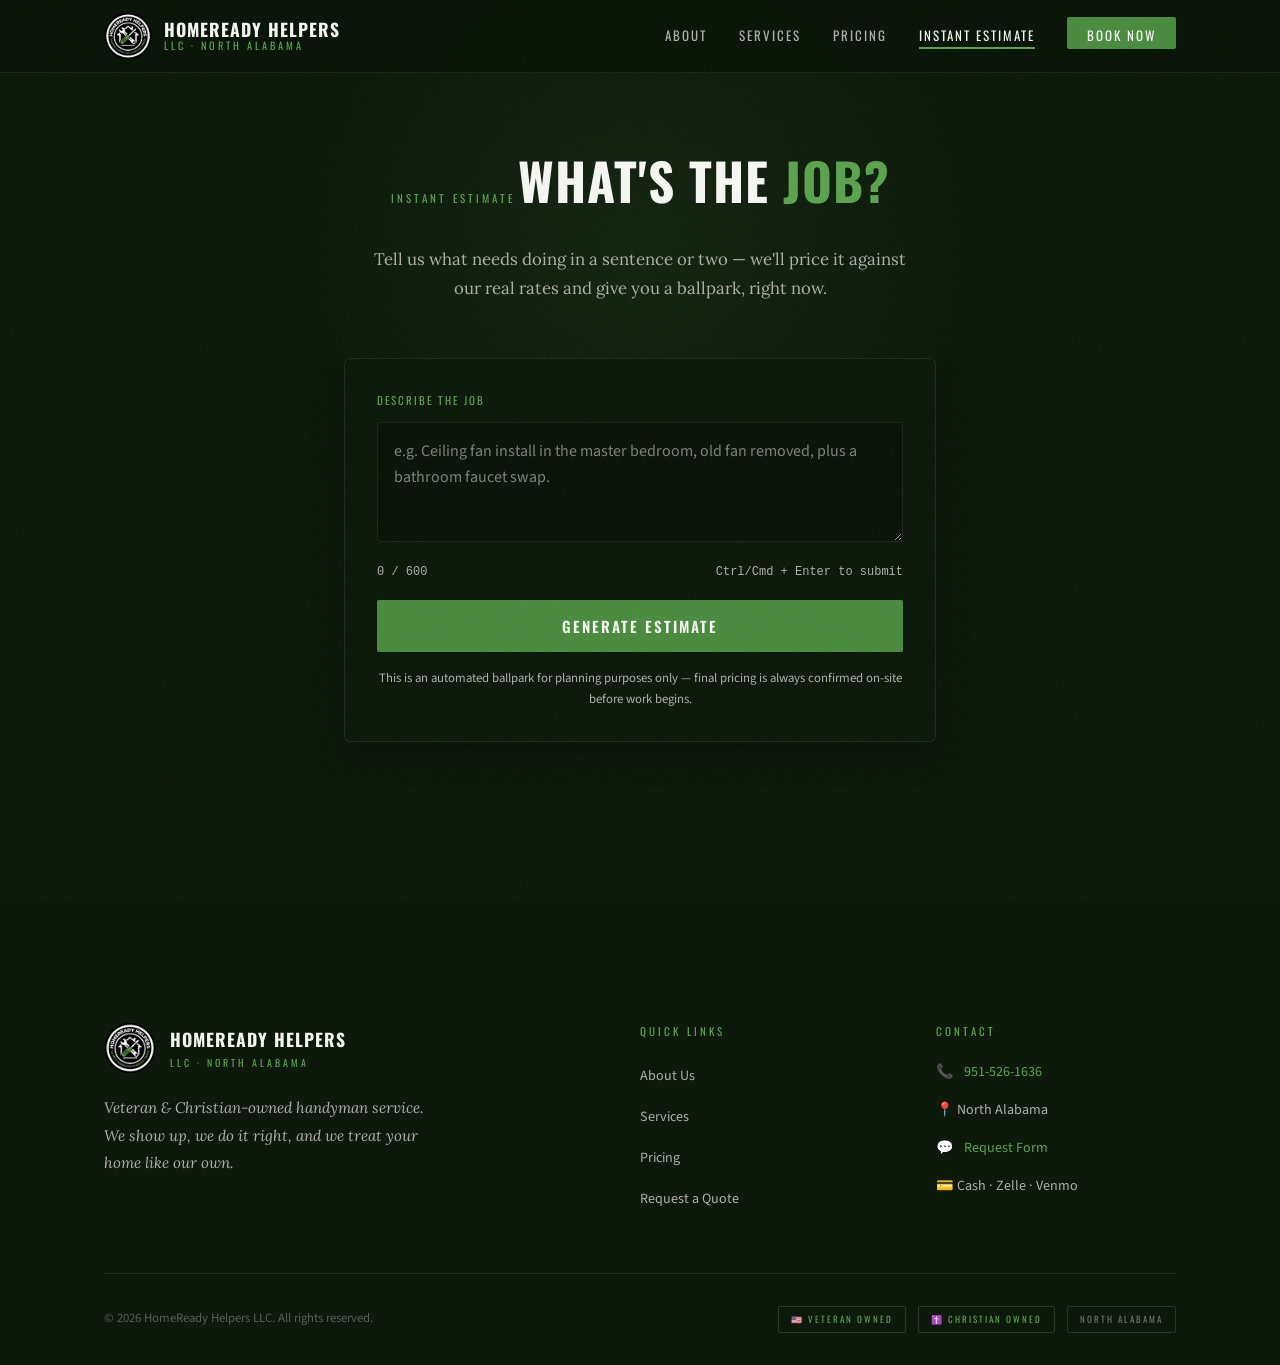
==== estimate.html @ f64c745a "Add Instant Estimate page wired to the quote-generator backend New estimate.html lets a visitor desc" ====
<!DOCTYPE html>
<html lang="en">
<head>
  <meta charset="UTF-8" />
  <meta name="viewport" content="width=device-width, initial-scale=1.0" />
  <title>Instant Estimate | HomeReady Helpers LLC</title>
  <meta name="description" content="Describe your handyman job and get an instant ballpark estimate from HomeReady Helpers LLC — veteran & Christian-owned, North Alabama." />
  <link rel="preconnect" href="https://fonts.googleapis.com" />
  <link rel="preconnect" href="https://fonts.gstatic.com" crossorigin />
  <link href="https://fonts.googleapis.com/css2?family=Oswald:wght@400;600;700&family=Lora:ital,wght@0,400;0,500;1,400&family=Source+Sans+3:wght@300;400;600&display=swap" rel="stylesheet" />
  <link rel="stylesheet" href="style.css" />
</head>
<body>

  <!-- ── SCROLL PROGRESS BAR ─────────────────────────────────── -->
  <div class="scroll-progress"></div>

  <!-- ── NAV ───────────────────────────────────────────────── -->
  <nav>
    <div class="container nav-inner">
      <a href="index.html#hero" class="nav-logo">
        <img src="IMG_2296.png" alt="HomeReady Helpers Logo" onerror="this.style.display='none'" />
        <div class="nav-logo-text">
          HomeReady Helpers
          <span>LLC · North Alabama</span>
        </div>
      </a>
      <ul class="nav-links">
        <li><a href="index.html#about">About</a></li>
        <li><a href="index.html#services">Services</a></li>
        <li><a href="index.html#pricing">Pricing</a></li>
        <li><a href="estimate.html" class="active-link">Instant Estimate</a></li>
        <li><a href="index.html#book" class="nav-cta">Book Now</a></li>
      </ul>
      <button class="nav-toggle" id="navToggle" onclick="toggleMenu()" aria-label="Toggle menu" aria-expanded="false" aria-controls="mobileMenu">
        <span></span><span></span><span></span>
      </button>
    </div>
  </nav>

  <!-- mobile menu -->
  <div class="mobile-menu" id="mobileMenu">
    <a href="index.html#about" onclick="closeMenu()">About</a>
    <a href="index.html#services" onclick="closeMenu()">Services</a>
    <a href="index.html#pricing" onclick="closeMenu()">Pricing</a>
    <a href="estimate.html" onclick="closeMenu()" style="color: var(--green-light);">Instant Estimate</a>
    <a href="index.html#book" onclick="closeMenu()">Book Now</a>
  </div>

  <!-- ── ESTIMATE HERO ───────────────────────────────────────── -->
  <section class="estimate-hero">
    <div class="container">
      <span class="tag">Instant Estimate</span>
      <h1 class="section-title">What's the <span>Job?</span></h1>
      <p class="section-intro">Tell us what needs doing in a sentence or two — we'll price it against our real rates and give you a ballpark, right now.</p>
    </div>
  </section>

  <!-- ── ESTIMATE FORM ───────────────────────────────────────── -->
  <section class="section" style="padding-top: 0;">
    <div class="container estimate-wrap">
      <div class="estimate-card">
        <label class="estimate-label" for="jobInput">Describe the job</label>
        <textarea
          id="jobInput"
          class="estimate-textarea"
          maxlength="600"
          placeholder="e.g. Ceiling fan install in the master bedroom, old fan removed, plus a bathroom faucet swap."
        ></textarea>
        <div class="estimate-meta-row">
          <span class="estimate-char-count" id="charCount">0 / 600</span>
          <span class="estimate-char-count">Ctrl/Cmd + Enter to submit</span>
        </div>
        <button class="btn btn-primary estimate-submit" id="estimateBtn" type="button">
          <span class="estimate-spinner"></span>
          <span class="estimate-submit-label">Generate Estimate</span>
        </button>
        <p class="estimate-disclaimer">
          This is an automated ballpark for planning purposes only — final pricing is always confirmed on-site before work begins.
        </p>

        <div class="estimate-error" id="estimateError"></div>
      </div>

      <!-- RESULT: in-scope quote -->
      <div class="estimate-result" id="estimateResult">
        <div class="estimate-result-card">
          <div class="estimate-result-head">
            <span class="estimate-badge">✓ Estimate Ready</span>
            <div class="estimate-job-title" id="rJobTitle"></div>
            <div class="estimate-pills">
              <div class="estimate-pill-price" id="rPrice"></div>
              <div class="estimate-pill-time" id="rTime"></div>
            </div>
          </div>
          <div class="estimate-result-body">
            <div id="rLineItems"></div>
            <div class="estimate-notes-box" id="rNotesBox" style="display:none">
              <span class="estimate-notes-label">Notes</span>
              <span id="rNotes"></span>
            </div>
            <div class="estimate-plan-box" id="rPlanBox" style="display:none">
              <span class="estimate-plan-label">💡 Might Be Worth a Plan</span>
              <span id="rPlan"></span>
            </div>
          </div>
          <div class="estimate-result-actions">
            <a href="tel:9515261636" class="btn btn-outline">Call to Confirm</a>
            <a href="https://forms.gle/g29sGJyyHtXctqeb6" target="_blank" class="btn btn-primary">Book This Job</a>
          </div>
        </div>
      </div>

      <!-- RESULT: out of scope -->
      <div class="estimate-result" id="estimateDecline">
        <div class="estimate-decline-card">
          <span class="estimate-badge">Outside What We Handle</span>
          <p class="estimate-decline-text" id="rDeclineReason"></p>
          <a href="tel:9515261636" class="btn btn-outline">Call 951-526-1636</a>
        </div>
      </div>
    </div>
  </section>

  <!-- ── FOOTER ─────────────────────────────────────────────── -->
  <footer>
    <div class="container">
      <div class="footer-grid">
        <div>
          <div class="footer-brand-logo">
            <img src="IMG_2296.png" alt="HomeReady Helpers Logo" onerror="this.style.display='none'" />
            <div class="footer-brand-name">
              HomeReady Helpers
              <span>LLC · North Alabama</span>
            </div>
          </div>
          <p class="footer-tagline">
            Veteran &amp; Christian-owned handyman service. We show up, we do it right,
            and we treat your home like our own.
          </p>
        </div>
        <div>
          <div class="footer-heading">Quick Links</div>
          <ul class="footer-links">
            <li><a href="index.html#about">About Us</a></li>
            <li><a href="index.html#services">Services</a></li>
            <li><a href="index.html#pricing">Pricing</a></li>
            <li><a href="https://forms.gle/g29sGJyyHtXctqeb6" target="_blank">Request a Quote</a></li>
          </ul>
        </div>
        <div>
          <div class="footer-heading">Contact</div>
          <div class="footer-contact-item">
            📞 <a href="tel:9515261636">951-526-1636</a>
          </div>
          <div class="footer-contact-item">
            📍 North Alabama
          </div>
          <div class="footer-contact-item">
            💬 <a href="https://forms.gle/g29sGJyyHtXctqeb6" target="_blank">Request Form</a>
          </div>
          <div class="footer-contact-item" style="margin-top: 8px;">
            💳 Cash · Zelle · Venmo
          </div>
        </div>
      </div>
      <div class="footer-bottom">
        <p class="footer-copy">© <span id="year">2025</span> HomeReady Helpers LLC. All rights reserved.</p>
        <div class="footer-badges">
          <span class="footer-badge green-badge">🇺🇸 Veteran Owned</span>
          <span class="footer-badge green-badge">✝️ Christian Owned</span>
          <span class="footer-badge">North Alabama</span>
        </div>
      </div>
    </div>
  </footer>

  <!-- ── MOBILE STICKY CTA BAR ──────────────────────────────── -->
  <div class="mobile-cta-bar">
    <a href="tel:9515261636" class="cta-call">📞 Call</a>
    <a href="https://forms.gle/g29sGJyyHtXctqeb6" target="_blank" class="cta-quote">Get a Quote</a>
  </div>

  <!-- ── BACK TO TOP ─────────────────────────────────────────── -->
  <button class="back-to-top" aria-label="Back to top">↑</button>

  <script src="script.js" defer></script>
  <script src="estimate.js" defer></script>
</body>
</html>
---- style.css ----
/* ── TOKENS ───────────────────────────────────────────── */
:root {
  --black:   #0d1a0b;
  --off-black: #0d1a0b;
  --green:   #4a8c3f;
  --green-light: #5ba34e;
  --green-dark:  #346b2a;
  --white:   #f5f5f2;
  --grey:    #b0afa9;
  --border:  rgba(255,255,255,0.08);
  --font-display: 'Oswald', sans-serif;
  --font-body:    'Source Sans 3', sans-serif;
  --font-accent:  'Lora', serif;
}

/* ── RESET ────────────────────────────────────────────── */
*, *::before, *::after { box-sizing: border-box; margin: 0; padding: 0; }

html {
  scroll-behavior: smooth;
}

body {
  background: var(--black);
  color: var(--white);
  font-family: var(--font-body);
  font-size: 17px;
  line-height: 1.7;
  overflow-x: hidden;
}
img { max-width: 100%; display: block; }
a { color: inherit; text-decoration: none; }

/* ── UTILITY ──────────────────────────────────────────── */
.container { max-width: 1120px; margin: 0 auto; padding: 0 24px; }
.section { padding: 96px 0; background: #0d1a0b; }
.section--dark { background: #0a1508; }
.section--green { background: var(--green-dark); }

/* Force ALL sections dark — belt and suspenders */
section, footer, nav { background-color: #0d1a0b; }
.tag {
  display: inline-block;
  font-family: var(--font-display);
  font-size: 11px;
  letter-spacing: 3px;
  text-transform: uppercase;
  color: var(--green-light);
  margin-bottom: 14px;
}
.section-title {
  font-family: var(--font-display);
  font-size: clamp(2rem, 5vw, 3.2rem);
  font-weight: 700;
  text-transform: uppercase;
  letter-spacing: 1px;
  line-height: 1.1;
  color: var(--white);
  position: relative;
  display: inline-block;
}
.section-title span { color: var(--green-light); }
.section-title::after {
  content: '';
  display: block;
  height: 3px;
  width: 56px;
  margin-top: 18px;
  background: var(--green);
  border-radius: 2px;
  transform: scaleX(0);
  transform-origin: left;
  transition: transform 0.6s cubic-bezier(.2,.8,.2,1) 0.15s;
}
.reveal.visible .section-title::after { transform: scaleX(1); }
.section-intro {
  font-family: var(--font-accent);
  font-size: 1.05rem;
  color: var(--grey);
  margin-top: 16px;
  max-width: 560px;
}
.btn {
  display: inline-block;
  position: relative;
  overflow: hidden;
  padding: 15px 36px;
  font-family: var(--font-display);
  font-size: 15px;
  font-weight: 600;
  letter-spacing: 2px;
  text-transform: uppercase;
  border-radius: 2px;
  cursor: pointer;
  transition: transform 0.25s ease, box-shadow 0.25s ease, background 0.25s ease, border-color 0.25s ease;
}
.btn-primary {
  background: var(--green);
  color: var(--white);
  border: 2px solid var(--green);
}
.btn-primary:hover {
  background: var(--green-light);
  border-color: var(--green-light);
  transform: translateY(-2px);
  box-shadow: 0 8px 24px rgba(74,140,63,0.35);
}
.btn-outline {
  background: transparent;
  color: var(--white);
  border: 2px solid var(--white);
}
.btn-outline:hover {
  background: #0d1a0b;
  color: var(--white);
  border-color: var(--white);
  transform: translateY(-2px);
}
.btn:active { transform: translateY(0) scale(0.97); }

/* button ripple */
.btn .ripple {
  position: absolute;
  border-radius: 50%;
  transform: scale(0);
  animation: ripple 0.6s ease-out;
  background: rgba(255,255,255,0.45);
  pointer-events: none;
}
@keyframes ripple {
  to { transform: scale(3); opacity: 0; }
}

/* ── NOISE TEXTURE OVERLAY ────────────────────────────── */
body::before {
  content: '';
  position: fixed;
  inset: 0;
  background-image: url("data:image/svg+xml,%3Csvg viewBox='0 0 256 256' xmlns='http://www.w3.org/2000/svg'%3E%3Cfilter id='noise'%3E%3CfeTurbulence type='fractalNoise' baseFrequency='0.9' numOctaves='4' stitchTiles='stitch'/%3E%3C/filter%3E%3Crect width='100%25' height='100%25' filter='url(%23noise)' opacity='1'/%3E%3C/svg%3E");
  opacity: 0.022;
  pointer-events: none;
  z-index: 9999;
}

/* ── SCROLL PROGRESS BAR ──────────────────────────────── */
.scroll-progress {
  position: fixed;
  top: 0; left: 0;
  height: 3px;
  width: 0%;
  background: linear-gradient(90deg, var(--green-dark), var(--green-light));
  z-index: 200;
  transition: width 0.1s linear;
}

/* ── NAV ──────────────────────────────────────────────── */
nav {
  position: fixed;
  top: 0; left: 0; right: 0;
  z-index: 100;
  background: rgba(10,22,8,0.97);
  backdrop-filter: blur(12px);
  border-bottom: 1px solid var(--border);
  transition: background 0.3s, box-shadow 0.3s;
}
nav.scrolled {
  box-shadow: 0 8px 24px rgba(0,0,0,0.25);
}
.nav-inner {
  display: flex;
  align-items: center;
  justify-content: space-between;
  height: 72px;
}
.nav-logo {
  display: flex;
  align-items: center;
  gap: 12px;
}
.nav-logo img {
  width: 48px;
  height: 48px;
  border-radius: 50%;
  transition: transform 0.4s ease;
}
.nav-logo:hover img {
  transform: rotate(18deg);
}
.nav-logo-text {
  font-family: var(--font-display);
  font-size: 1.1rem;
  font-weight: 700;
  letter-spacing: 1px;
  text-transform: uppercase;
  line-height: 1.2;
}
.nav-logo-text span { color: var(--green-light); display: block; font-size: 0.65rem; letter-spacing: 3px; font-weight: 400; }
.nav-links {
  display: flex;
  align-items: center;
  gap: 32px;
  list-style: none;
}
.nav-links a {
  position: relative;
  font-family: var(--font-display);
  font-size: 13px;
  letter-spacing: 2px;
  text-transform: uppercase;
  color: var(--grey);
  transition: color 0.2s;
  padding-bottom: 4px;
}
.nav-links a:not(.nav-cta)::after {
  content: '';
  position: absolute;
  left: 0; bottom: 0;
  width: 100%;
  height: 2px;
  background: var(--green-light);
  transform: scaleX(0);
  transform-origin: left;
  transition: transform 0.25s ease;
}
.nav-links a:not(.nav-cta):hover::after,
.nav-links a.active-link::after {
  transform: scaleX(1);
}
.nav-links a:hover { color: var(--white); }
.nav-links a.active-link { color: var(--white); }
.nav-cta {
  background: var(--green);
  color: var(--white) !important;
  padding: 8px 20px;
  border-radius: 2px;
  transition: background 0.2s !important;
}
.nav-cta:hover { background: var(--green-light) !important; color: var(--white) !important; }

/* hamburger */
.nav-toggle { display: none; flex-direction: column; gap: 5px; cursor: pointer; padding: 4px; background: none; border: none; }
.nav-toggle span { display: block; width: 24px; height: 2px; background: var(--white); transition: all 0.3s; }
.nav-toggle.open span:nth-child(1) { transform: translateY(7px) rotate(45deg); }
.nav-toggle.open span:nth-child(2) { opacity: 0; }
.nav-toggle.open span:nth-child(3) { transform: translateY(-7px) rotate(-45deg); }

/* mobile menu */
.mobile-menu {
  display: flex;
  flex-direction: column;
  gap: 20px;
  position: fixed;
  top: 72px; left: 0; right: 0;
  background: #0d1a0b;
  border-bottom: 1px solid var(--border);
  z-index: 99;
  padding: 24px;
  max-height: 0;
  overflow: hidden;
  opacity: 0;
  transition: max-height 0.35s ease, opacity 0.3s ease, padding 0.35s ease;
  padding-top: 0;
  padding-bottom: 0;
}
.mobile-menu.open {
  max-height: 400px;
  opacity: 1;
  padding-top: 24px;
  padding-bottom: 24px;
}
.mobile-menu a {
  font-family: var(--font-display);
  font-size: 18px;
  letter-spacing: 2px;
  text-transform: uppercase;
  color: var(--grey);
  padding: 8px 0;
  border-bottom: 1px solid var(--border);
}
.mobile-menu a:hover { color: var(--white); }

/* ── HERO ─────────────────────────────────────────────── */
#hero {
  min-height: 100vh;
  display: flex;
  align-items: center;
  position: relative;
  overflow: hidden;
  padding-top: 72px;
}
.hero-bg {
  position: absolute;
  inset: 0;
  background:
    radial-gradient(ellipse 60% 70% at var(--mx, 80%) var(--my, 50%), rgba(74,140,63,0.14) 0%, transparent 70%),
    radial-gradient(ellipse 40% 40% at 20% 80%, rgba(74,140,63,0.07) 0%, transparent 60%),
    var(--black);
  transition: background 0.6s ease-out;
}
/* diagonal stripe accent */
.hero-bg::after {
  content: '';
  position: absolute;
  top: 0; right: 0;
  width: 45%;
  height: 100%;
  background: repeating-linear-gradient(
    -55deg,
    transparent,
    transparent 40px,
    rgba(74,140,63,0.03) 40px,
    rgba(74,140,63,0.03) 41px
  );
}
.hero-inner {
  position: relative;
  z-index: 2;
  display: grid;
  grid-template-columns: 1fr 1fr;
  gap: 64px;
  align-items: center;
}
.hero-badge {
  display: inline-flex;
  align-items: center;
  gap: 8px;
  background: rgba(74,140,63,0.15);
  border: 1px solid rgba(74,140,63,0.3);
  padding: 6px 14px;
  border-radius: 2px;
  margin-bottom: 24px;
  animation: fadeUp 0.6s ease both;
}
.hero-badge-dot {
  width: 7px; height: 7px;
  background: var(--green-light);
  border-radius: 50%;
  animation: pulse 2s infinite;
}
@keyframes pulse {
  0%, 100% { opacity: 1; transform: scale(1); }
  50% { opacity: 0.5; transform: scale(1.4); }
}
.hero-badge span {
  font-family: var(--font-display);
  font-size: 11px;
  letter-spacing: 2.5px;
  text-transform: uppercase;
  color: var(--green-light);
}
.hero-title {
  font-family: var(--font-display);
  font-size: clamp(2.8rem, 6vw, 5rem);
  font-weight: 700;
  text-transform: uppercase;
  line-height: 1.0;
  letter-spacing: 1px;
  animation: fadeUp 0.7s ease 0.1s both;
}
.hero-title .accent { color: var(--green-light); display: block; }
.hero-sub {
  font-family: var(--font-accent);
  font-size: 1.15rem;
  font-style: italic;
  color: var(--grey);
  margin-top: 20px;
  line-height: 1.8;
  animation: fadeUp 0.7s ease 0.2s both;
}
.hero-badges {
  display: flex;
  gap: 12px;
  flex-wrap: wrap;
  margin-top: 28px;
  animation: fadeUp 0.7s ease 0.3s both;
}
.hero-pill {
  font-family: var(--font-display);
  font-size: 10px;
  letter-spacing: 2px;
  text-transform: uppercase;
  padding: 6px 14px;
  border: 1px solid var(--border);
  border-radius: 2px;
  color: var(--grey);
  transition: border-color 0.25s, color 0.25s, transform 0.25s;
}
.hero-pill:hover {
  border-color: rgba(74,140,63,0.5);
  color: var(--white);
  transform: translateY(-2px);
}
.hero-actions {
  display: flex;
  gap: 16px;
  margin-top: 36px;
  flex-wrap: wrap;
  animation: fadeUp 0.7s ease 0.4s both;
}
.hero-logo-wrap {
  display: flex;
  justify-content: center;
  align-items: center;
  animation: fadeIn 1s ease 0.3s both;
}
.hero-logo-ring {
  position: relative;
  width: 340px;
  height: 340px;
  will-change: transform;
}
.hero-logo-ring::before {
  content: '';
  position: absolute;
  inset: -20px;
  border-radius: 50%;
  border: 1px solid rgba(74,140,63,0.25);
  animation: spin 20s linear infinite;
}
.hero-logo-ring::after {
  content: '';
  position: absolute;
  inset: -40px;
  border-radius: 50%;
  border: 1px dashed rgba(74,140,63,0.12);
  animation: spin 35s linear infinite reverse;
}
@keyframes spin { to { transform: rotate(360deg); } }
.hero-logo-ring img {
  width: 100%;
  height: 100%;
  object-fit: cover;
  border-radius: 50%;
  filter: drop-shadow(0 0 40px rgba(74,140,63,0.25));
}

@keyframes fadeUp {
  from { opacity: 0; transform: translateY(24px); }
  to   { opacity: 1; transform: translateY(0); }
}
@keyframes fadeIn {
  from { opacity: 0; }
  to   { opacity: 1; }
}

.scroll-cue {
  position: absolute;
  bottom: 28px;
  left: 50%;
  transform: translateX(-50%);
  display: flex;
  flex-direction: column;
  align-items: center;
  gap: 8px;
  color: var(--grey);
  font-family: var(--font-display);
  font-size: 10px;
  letter-spacing: 2px;
  text-transform: uppercase;
  opacity: 0.7;
  animation: fadeIn 1s ease 1s both;
  z-index: 2;
}
.scroll-cue-line {
  width: 1px;
  height: 28px;
  background: linear-gradient(var(--green-light), transparent);
  animation: scrollcue 1.8s ease infinite;
}
@keyframes scrollcue {
  0% { transform: scaleY(0); transform-origin: top; }
  50% { transform: scaleY(1); transform-origin: top; }
  51% { transform: scaleY(1); transform-origin: bottom; }
  100% { transform: scaleY(0); transform-origin: bottom; }
}

/* ── TRUST BAR ────────────────────────────────────────── */
.trust-bar {
  background: #0d1a0b;
  padding: 18px 0;
  border-top: 1px solid rgba(255,255,255,0.08);
  border-bottom: 1px solid rgba(255,255,255,0.08);
}
.trust-bar-inner {
  display: flex;
  justify-content: center;
  align-items: center;
  gap: 48px;
  flex-wrap: wrap;
}
.trust-item {
  display: flex;
  align-items: center;
  gap: 10px;
  font-family: var(--font-display);
  font-size: 13px;
  letter-spacing: 1.5px;
  text-transform: uppercase;
  color: rgba(255,255,255,0.85);
  transition: color 0.2s, transform 0.2s;
}
.trust-item:hover { color: var(--green-light); transform: translateY(-2px); }
.trust-icon { font-size: 1.3rem; display: inline-block; transition: transform 0.3s; }
.trust-item:hover .trust-icon { transform: scale(1.2) rotate(-6deg); }

/* ── ABOUT ────────────────────────────────────────────── */
.about-grid {
  display: grid;
  grid-template-columns: 1fr 1fr;
  gap: 80px;
  align-items: center;
}
.about-img-wrap {
  position: relative;
}
.about-img-box {
  border: 1px solid var(--border);
  border-radius: 4px;
  padding: 48px;
  display: flex;
  justify-content: center;
  align-items: center;
  transition: border-color 0.3s;
}
.about-img-wrap:hover .about-img-box {
  border-color: rgba(74,140,63,0.4);
}
.about-img-box img {
  width: 260px;
  height: 260px;
  border-radius: 50%;
  object-fit: cover;
  filter: drop-shadow(0 0 30px rgba(74,140,63,0.2));
  transition: transform 0.5s ease;
}
.about-img-wrap:hover .about-img-box img {
  transform: scale(1.04) rotate(2deg);
}
.about-accent-box {
  position: absolute;
  bottom: -20px;
  right: -20px;
  background: var(--green);
  padding: 20px 28px;
  border-radius: 2px;
  font-family: var(--font-display);
  font-size: 13px;
  letter-spacing: 1px;
  text-transform: uppercase;
  text-align: center;
  box-shadow: 0 12px 32px rgba(0,0,0,0.35);
}
.about-accent-box strong { display: block; font-size: 2rem; line-height: 1; }
.about-text p {
  font-family: var(--font-accent);
  font-size: 1.05rem;
  color: var(--grey);
  margin-top: 20px;
  line-height: 1.9;
}
.about-values {
  display: grid;
  grid-template-columns: 1fr 1fr;
  gap: 16px;
  margin-top: 32px;
}
.about-value {
  background: #0d1a0b;
  border: 1px solid var(--border);
  padding: 16px 20px;
  border-left: 3px solid var(--green);
  border-radius: 2px;
  transition: transform 0.25s ease, background 0.25s ease;
}
.about-value:hover {
  transform: translateX(4px);
  background: rgba(74,140,63,0.06);
}
.about-value strong {
  font-family: var(--font-display);
  font-size: 13px;
  letter-spacing: 1px;
  text-transform: uppercase;
  color: var(--green-light);
  display: block;
  margin-bottom: 4px;
}
.about-value span {
  font-size: 0.88rem;
  color: var(--grey);
}

/* ── SERVICES ─────────────────────────────────────────── */
.services-header {
  display: flex;
  justify-content: space-between;
  align-items: flex-end;
  margin-bottom: 56px;
  flex-wrap: wrap;
  gap: 24px;
}
.services-grid {
  display: grid;
  grid-template-columns: repeat(3, 1fr);
  gap: 2px;
}
.service-card {
  background: #0d1a0b;
  padding: 36px 32px;
  border: 1px solid var(--border);
  position: relative;
  overflow: hidden;
  transition: transform 0.35s cubic-bezier(.2,.8,.2,1), background 0.3s;
  cursor: default;
}
.service-card::before {
  content: '';
  position: absolute;
  bottom: 0; left: 0;
  width: 100%; height: 3px;
  background: var(--green);
  transform: scaleX(0);
  transform-origin: left;
  transition: transform 0.35s ease;
}
.service-card:hover { background: rgba(74,140,63,0.05); transform: translateY(-6px); }
.service-card:hover::before { transform: scaleX(1); }
.service-icon {
  font-size: 2rem;
  margin-bottom: 16px;
  display: inline-block;
  transition: transform 0.4s cubic-bezier(.2,.8,.2,1);
}
.service-card:hover .service-icon {
  transform: scale(1.25) rotate(-8deg);
}
.service-name {
  font-family: var(--font-display);
  font-size: 1.1rem;
  font-weight: 600;
  text-transform: uppercase;
  letter-spacing: 1px;
  color: var(--white);
  margin-bottom: 8px;
}
.service-desc {
  font-size: 0.88rem;
  color: var(--grey);
  line-height: 1.7;
}
.service-price {
  margin-top: 16px;
  font-family: var(--font-display);
  font-size: 0.88rem;
  color: var(--green-light);
  letter-spacing: 1px;
}

/* ── PRICING ──────────────────────────────────────────── */
.pricing-intro {
  text-align: center;
  margin-bottom: 56px;
}
.pricing-intro .section-intro { margin: 16px auto 0; }
.pricing-tabs {
  display: flex;
  justify-content: center;
  gap: 4px;
  margin-bottom: 40px;
  flex-wrap: wrap;
}
.pricing-tab {
  font-family: var(--font-display);
  font-size: 12px;
  letter-spacing: 2px;
  text-transform: uppercase;
  padding: 10px 24px;
  background: #0d1a0b;
  border: 1px solid var(--border);
  border-radius: 2px;
  cursor: pointer;
  color: var(--grey);
  transition: all 0.2s;
}
.pricing-tab.active, .pricing-tab:hover {
  background: var(--green);
  border-color: var(--green);
  color: var(--white);
}
.pricing-panel { display: none; }
.pricing-panel.active { display: block; animation: fadeUp 0.4s ease both; }
.pricing-table {
  width: 100%;
  border-collapse: collapse;
}
.pricing-table th {
  font-family: var(--font-display);
  font-size: 12px;
  letter-spacing: 2px;
  text-transform: uppercase;
  color: var(--green-light);
  padding: 14px 20px;
  text-align: left;
  border-bottom: 1px solid var(--border);
}
.pricing-table td {
  padding: 16px 20px;
  border-bottom: 1px solid rgba(255,255,255,0.04);
  font-size: 0.92rem;
  color: var(--grey);
  transition: background 0.2s;
}
.pricing-table tr:last-child td { border-bottom: none; }
.pricing-table tr:hover td { background: rgba(255,255,255,0.03); }
.pricing-table td:first-child { color: var(--white); font-weight: 500; }
.pricing-note {
  margin-top: 24px;
  padding: 16px 20px;
  background: rgba(74,140,63,0.1);
  border: 1px solid rgba(74,140,63,0.2);
  border-radius: 2px;
  font-size: 0.88rem;
  color: var(--grey);
  font-family: var(--font-accent);
  font-style: italic;
}
.plan-cards {
  display: grid;
  grid-template-columns: repeat(3, 1fr);
  gap: 20px;
}
.plan-card {
  background: #0d1a0b;
  border: 1px solid var(--border);
  border-radius: 4px;
  padding: 36px 28px;
  text-align: center;
  transition: transform 0.3s, box-shadow 0.3s;
  position: relative;
}
.plan-card:hover { transform: translateY(-6px); box-shadow: 0 20px 40px rgba(0,0,0,0.3); }
.plan-card.featured {
  border-color: var(--green);
  background: rgba(74,140,63,0.08);
}
.plan-card.featured::before {
  content: 'MOST POPULAR';
  position: absolute;
  top: -12px; left: 50%; transform: translateX(-50%);
  background: var(--green);
  font-family: var(--font-display);
  font-size: 10px;
  letter-spacing: 2px;
  padding: 4px 14px;
  border-radius: 2px;
  white-space: nowrap;
}
.plan-name {
  font-family: var(--font-display);
  font-size: 1rem;
  letter-spacing: 2px;
  text-transform: uppercase;
  color: var(--green-light);
  margin-bottom: 16px;
}
.plan-price {
  font-family: var(--font-display);
  font-size: 3rem;
  font-weight: 700;
  line-height: 1;
  color: var(--white);
}
.plan-price sup { font-size: 1.2rem; vertical-align: top; margin-top: 10px; }
.plan-price sub { font-size: 1rem; font-weight: 400; color: var(--grey); }
.plan-features {
  list-style: none;
  margin-top: 28px;
  text-align: left;
}
.plan-features li {
  font-size: 0.88rem;
  color: var(--grey);
  padding: 8px 0;
  border-bottom: 1px solid rgba(255,255,255,0.04);
  display: flex;
  align-items: center;
  gap: 8px;
}
.plan-features li::before { content: '✓'; color: var(--green-light); font-weight: 700; }

/* ── BOOKING CTA ──────────────────────────────────────── */
#book {
  background: #0d1a0b !important;
  position: relative;
  overflow: hidden;
  text-align: center;
}
#book::before {
  content: '';
  position: absolute;
  top: -50%; right: -20%;
  width: 600px; height: 600px;
  background: radial-gradient(circle, rgba(74,140,63,0.1) 0%, transparent 70%);
  pointer-events: none;
  animation: driftGlow 12s ease-in-out infinite;
}
@keyframes driftGlow {
  0%, 100% { transform: translate(0, 0); }
  50% { transform: translate(-30px, 30px); }
}
.book-inner { position: relative; z-index: 2; max-width: 680px; margin: 0 auto; }
.book-quote {
  font-family: var(--font-accent);
  font-size: 1.3rem;
  font-style: italic;
  color: var(--grey);
  margin: 20px 0 36px;
  line-height: 1.9;
}
.book-actions {
  display: flex;
  gap: 16px;
  justify-content: center;
  flex-wrap: wrap;
}
.book-phone {
  display: flex;
  align-items: center;
  gap: 10px;
  margin-top: 28px;
  justify-content: center;
  font-family: var(--font-display);
  font-size: 1.5rem;
  letter-spacing: 1px;
  color: var(--white);
}
.book-phone a { color: var(--green-light); }
.book-phone a:hover { color: var(--white); }
.payment-note {
  margin-top: 20px;
  font-size: 0.82rem;
  color: var(--grey);
  letter-spacing: 0.5px;
}

/* ── TESTIMONIALS / WHY US ────────────────────────────── */
.why-grid {
  display: grid;
  grid-template-columns: repeat(4, 1fr);
  gap: 24px;
  margin-top: 56px;
}
.why-card {
  text-align: center;
  padding: 36px 20px;
  background: #0d1a0b;
  border: 1px solid var(--border);
  border-radius: 4px;
  transition: transform 0.3s, border-color 0.3s;
}
.why-card:hover { transform: translateY(-6px); border-color: rgba(74,140,63,0.35); }
.why-icon { font-size: 2.5rem; margin-bottom: 16px; transition: transform 0.4s; }
.why-card:hover .why-icon { transform: scale(1.15); }
.why-title {
  font-family: var(--font-display);
  font-size: 1rem;
  font-weight: 600;
  text-transform: uppercase;
  letter-spacing: 1px;
  color: var(--white);
  margin-bottom: 10px;
}
.why-desc { font-size: 0.88rem; color: var(--grey); line-height: 1.7; }

/* ── FOOTER ───────────────────────────────────────────── */
footer {
  background: var(--black);
  padding: 64px 0 32px;
}
.footer-grid {
  display: grid;
  grid-template-columns: 2fr 1fr 1fr;
  gap: 56px;
  padding-bottom: 48px;
  border-bottom: 1px solid var(--border);
}
.footer-brand-logo {
  display: flex;
  align-items: center;
  gap: 14px;
  margin-bottom: 20px;
}
.footer-brand-logo img {
  width: 52px;
  height: 52px;
  border-radius: 50%;
}
.footer-brand-name {
  font-family: var(--font-display);
  font-size: 1.1rem;
  font-weight: 700;
  text-transform: uppercase;
  letter-spacing: 1px;
}
.footer-brand-name span {
  display: block;
  font-size: 0.62rem;
  letter-spacing: 3px;
  color: var(--green-light);
  font-weight: 400;
}
.footer-tagline {
  font-family: var(--font-accent);
  font-style: italic;
  font-size: 0.95rem;
  color: var(--grey);
  line-height: 1.8;
  max-width: 320px;
}
.footer-heading {
  font-family: var(--font-display);
  font-size: 11px;
  letter-spacing: 3px;
  text-transform: uppercase;
  color: var(--green-light);
  margin-bottom: 20px;
}
.footer-links { list-style: none; }
.footer-links li { margin-bottom: 12px; }
.footer-links a {
  font-size: 0.88rem;
  color: var(--grey);
  transition: color 0.2s;
}
.footer-links a:hover { color: var(--white); }
.footer-contact-item {
  display: flex;
  align-items: flex-start;
  gap: 10px;
  margin-bottom: 14px;
  font-size: 0.88rem;
  color: var(--grey);
}
.footer-contact-item a { color: var(--green-light); }
.footer-contact-item a:hover { color: var(--white); }
.footer-bottom {
  display: flex;
  justify-content: space-between;
  align-items: center;
  padding-top: 32px;
  flex-wrap: wrap;
  gap: 16px;
}
.footer-copy {
  font-size: 0.8rem;
  color: rgba(255,255,255,0.3);
}
.footer-badges {
  display: flex;
  gap: 12px;
  flex-wrap: wrap;
}
.footer-badge {
  font-family: var(--font-display);
  font-size: 9px;
  letter-spacing: 2px;
  text-transform: uppercase;
  padding: 5px 12px;
  border: 1px solid rgba(255,255,255,0.12);
  border-radius: 2px;
  color: rgba(255,255,255,0.4);
}
.footer-badge.green-badge {
  border-color: rgba(74,140,63,0.35);
  color: var(--green-light);
}

/* ── MOBILE STICKY CTA BAR ─────────────────────────────── */
.mobile-cta-bar {
  display: none;
  position: fixed;
  left: 0; right: 0; bottom: 0;
  z-index: 90;
  background: rgba(10,22,8,0.98);
  backdrop-filter: blur(12px);
  border-top: 1px solid var(--border);
  padding: 10px 14px;
  padding-bottom: calc(10px + env(safe-area-inset-bottom));
  gap: 10px;
}
.mobile-cta-bar a {
  flex: 1;
  text-align: center;
  padding: 13px 10px;
  font-family: var(--font-display);
  font-size: 12px;
  letter-spacing: 1.5px;
  text-transform: uppercase;
  border-radius: 4px;
}
.mobile-cta-bar .cta-call {
  background: transparent;
  border: 1.5px solid var(--white);
  color: var(--white);
}
.mobile-cta-bar .cta-quote {
  background: var(--green);
  color: var(--white);
}

/* ── BACK TO TOP ──────────────────────────────────────── */
.back-to-top {
  position: fixed;
  right: 20px;
  bottom: 20px;
  width: 44px;
  height: 44px;
  border-radius: 50%;
  background: var(--green);
  color: var(--white);
  border: none;
  display: flex;
  align-items: center;
  justify-content: center;
  font-size: 18px;
  cursor: pointer;
  opacity: 0;
  visibility: hidden;
  transform: translateY(10px);
  transition: opacity 0.25s, transform 0.25s, visibility 0.25s, background 0.2s;
  z-index: 90;
  box-shadow: 0 8px 20px rgba(0,0,0,0.3);
}
.back-to-top.show {
  opacity: 1;
  visibility: visible;
  transform: translateY(0);
}
.back-to-top:hover { background: var(--green-light); }

/* ── SCROLL ANIMATIONS ────────────────────────────────── */
.reveal {
  opacity: 0;
  transform: translateY(32px);
  transition: opacity 0.7s ease, transform 0.7s ease;
}
.reveal.visible {
  opacity: 1;
  transform: translateY(0);
}
.stagger.visible > * {
  animation: fadeUp 0.6s ease both;
}
.stagger.visible > *:nth-child(1) { animation-delay: 0.03s; }
.stagger.visible > *:nth-child(2) { animation-delay: 0.09s; }
.stagger.visible > *:nth-child(3) { animation-delay: 0.15s; }
.stagger.visible > *:nth-child(4) { animation-delay: 0.21s; }
.stagger.visible > *:nth-child(5) { animation-delay: 0.27s; }
.stagger.visible > *:nth-child(6) { animation-delay: 0.33s; }
.stagger.visible > *:nth-child(7) { animation-delay: 0.39s; }
.stagger.visible > *:nth-child(8) { animation-delay: 0.45s; }
.stagger.visible > *:nth-child(9) { animation-delay: 0.51s; }

/* ── REDUCED MOTION ───────────────────────────────────── */
@media (prefers-reduced-motion: reduce) {
  html { scroll-behavior: auto; }
  *, *::before, *::after {
    animation-duration: 0.001ms !important;
    animation-iteration-count: 1 !important;
    transition-duration: 0.001ms !important;
    scroll-behavior: auto !important;
  }
}

/* ── ESTIMATE GENERATOR ────────────────────────────────── */
.estimate-hero {
  padding-top: 152px;
  padding-bottom: 56px;
  text-align: center;
  position: relative;
  overflow: hidden;
}
.estimate-hero::before {
  content: '';
  position: absolute;
  top: -30%; left: 50%;
  transform: translateX(-50%);
  width: 700px; height: 700px;
  background: radial-gradient(circle, rgba(74,140,63,0.10) 0%, transparent 70%);
  pointer-events: none;
}
.estimate-hero .container { position: relative; z-index: 2; }
.estimate-hero .section-intro { margin-left: auto; margin-right: auto; }

.estimate-wrap {
  max-width: 640px;
  margin: 0 auto;
  padding-bottom: 120px;
}

.estimate-card {
  background: #0d1a0b;
  border: 1px solid var(--border);
  border-radius: 6px;
  padding: 32px;
  box-shadow: 0 12px 32px rgba(0,0,0,0.25);
}
.estimate-label {
  font-family: var(--font-display);
  font-size: 11px;
  letter-spacing: 2px;
  text-transform: uppercase;
  color: var(--green-light);
  margin-bottom: 12px;
  display: block;
}
.estimate-textarea {
  width: 100%;
  min-height: 120px;
  padding: 16px;
  background: #0a1508;
  border: 1.5px solid var(--border);
  border-radius: 4px;
  color: var(--white);
  font-family: var(--font-body);
  font-size: 16px;
  line-height: 1.6;
  resize: vertical;
  transition: border-color 0.2s;
}
.estimate-textarea:focus {
  outline: none;
  border-color: var(--green);
}
.estimate-textarea::placeholder { color: var(--grey); opacity: 0.7; }
.estimate-meta-row {
  display: flex;
  justify-content: space-between;
  align-items: center;
  margin-top: 10px;
  flex-wrap: wrap;
  gap: 8px;
}
.estimate-char-count {
  font-family: ui-monospace, SFMono-Regular, Menlo, Consolas, monospace;
  font-size: 12px;
  color: var(--grey);
}
.estimate-char-count.limit { color: #d3a663; }
.estimate-submit {
  width: 100%;
  margin-top: 18px;
  border: none;
  display: flex;
  align-items: center;
  justify-content: center;
  gap: 10px;
}
.estimate-submit:disabled {
  opacity: 0.55;
  cursor: not-allowed;
  transform: none !important;
  box-shadow: none !important;
}
.estimate-spinner {
  width: 16px; height: 16px;
  border: 2px solid rgba(255,255,255,0.3);
  border-top-color: var(--white);
  border-radius: 50%;
  animation: spin 0.7s linear infinite;
  display: none;
}
.estimate-submit.loading .estimate-spinner { display: inline-block; }
.estimate-submit.loading .estimate-submit-label::after { content: 'Estimating\2026'; }
.estimate-submit.loading .estimate-submit-label { font-size: 0; }
.estimate-submit.loading .estimate-submit-label::after { font-size: 15px; }

.estimate-disclaimer {
  margin-top: 16px;
  font-size: 0.8rem;
  color: var(--grey);
  text-align: center;
  line-height: 1.6;
}

.estimate-error {
  display: none;
  margin-top: 20px;
  padding: 14px 18px;
  background: rgba(198,90,60,0.12);
  border: 1px solid rgba(198,90,60,0.35);
  border-radius: 4px;
  color: #e3a58f;
  font-size: 0.9rem;
}
.estimate-error.show { display: block; animation: fadeUp 0.4s ease both; }

.estimate-result {
  display: none;
  margin-top: 28px;
}
.estimate-result.show { display: block; animation: fadeUp 0.5s ease both; }

.estimate-result-card {
  background: rgba(74,140,63,0.06);
  border: 1px solid rgba(74,140,63,0.3);
  border-radius: 6px;
  overflow: hidden;
}
.estimate-result-head {
  padding: 24px 28px;
  border-bottom: 1px solid var(--border);
}
.estimate-badge {
  display: inline-flex;
  align-items: center;
  gap: 6px;
  font-family: var(--font-display);
  font-size: 10px;
  letter-spacing: 2px;
  text-transform: uppercase;
  color: var(--green-light);
  background: rgba(74,140,63,0.15);
  border: 1px solid rgba(74,140,63,0.3);
  padding: 5px 12px;
  border-radius: 2px;
  margin-bottom: 14px;
}
.estimate-job-title {
  font-family: var(--font-display);
  font-size: 1.4rem;
  font-weight: 700;
  text-transform: uppercase;
  letter-spacing: 0.5px;
  margin-bottom: 14px;
}
.estimate-pills {
  display: flex;
  gap: 10px;
  flex-wrap: wrap;
}
.estimate-pill-price {
  font-family: var(--font-display);
  font-size: 1.6rem;
  font-weight: 700;
  color: var(--white);
}
.estimate-pill-time {
  align-self: center;
  font-size: 0.85rem;
  color: var(--grey);
}
.estimate-result-body { padding: 24px 28px; }
.estimate-line-item {
  display: flex;
  justify-content: space-between;
  gap: 16px;
  padding: 12px 0;
  border-bottom: 1px solid rgba(255,255,255,0.05);
}
.estimate-line-item:last-child { border-bottom: none; }
.estimate-line-label { font-size: 0.94rem; color: var(--white); }
.estimate-line-note { font-size: 0.8rem; color: var(--grey); margin-top: 2px; }
.estimate-line-amount {
  font-family: var(--font-display);
  font-size: 0.94rem;
  color: var(--green-light);
  white-space: nowrap;
}
.estimate-notes-box, .estimate-plan-box {
  margin-top: 18px;
  padding: 14px 18px;
  border-radius: 4px;
  font-size: 0.88rem;
  line-height: 1.7;
}
.estimate-notes-box {
  background: rgba(255,255,255,0.03);
  border: 1px solid var(--border);
  color: var(--grey);
}
.estimate-plan-box {
  background: rgba(74,140,63,0.1);
  border: 1px solid rgba(74,140,63,0.25);
  color: var(--grey);
}
.estimate-notes-label, .estimate-plan-label {
  font-family: var(--font-display);
  font-size: 10px;
  letter-spacing: 1.5px;
  text-transform: uppercase;
  color: var(--green-light);
  margin-bottom: 6px;
  display: block;
}
.estimate-result-actions {
  padding: 20px 28px 28px;
  display: flex;
  gap: 12px;
  flex-wrap: wrap;
}
.estimate-result-actions .btn { flex: 1; text-align: center; }

.estimate-decline-card {
  background: rgba(211,166,99,0.08);
  border: 1px solid rgba(211,166,99,0.3);
  border-radius: 6px;
  padding: 28px;
}
.estimate-decline-card .estimate-badge {
  color: #d3a663;
  background: rgba(211,166,99,0.15);
  border-color: rgba(211,166,99,0.3);
}
.estimate-decline-text {
  color: var(--grey);
  line-height: 1.8;
  margin-bottom: 20px;
}

/* Callout on the homepage promoting the estimate tool */
.estimate-callout {
  margin-top: 40px;
  padding: 24px 28px;
  background: rgba(74,140,63,0.07);
  border: 1px solid rgba(74,140,63,0.25);
  border-radius: 6px;
  display: flex;
  align-items: center;
  justify-content: space-between;
  gap: 20px;
  flex-wrap: wrap;
}
.estimate-callout-text .tag { margin-bottom: 6px; }
.estimate-callout-text p {
  font-family: var(--font-accent);
  color: var(--grey);
  font-size: 0.95rem;
}

/* ── RESPONSIVE ───────────────────────────────────────── */
@media (max-width: 900px) {
  .hero-inner { grid-template-columns: 1fr; text-align: center; }
  .hero-logo-wrap { order: -1; }
  .hero-logo-ring { width: 220px; height: 220px; }
  .hero-badges, .hero-actions { justify-content: center; }
  .about-grid { grid-template-columns: 1fr; }
  .about-img-wrap { display: none; }
  .services-grid { grid-template-columns: 1fr 1fr; }
  .plan-cards { grid-template-columns: 1fr; }
  .why-grid { grid-template-columns: 1fr 1fr; }
  .footer-grid { grid-template-columns: 1fr; gap: 36px; }
  .nav-links { display: none; }
  .nav-toggle { display: flex; }
  .trust-bar-inner { gap: 24px; }
  .mobile-cta-bar { display: flex; }
  body { padding-bottom: 66px; }
  .back-to-top { bottom: 84px; }
}
@media (max-width: 600px) {
  .services-grid { grid-template-columns: 1fr; }
  .why-grid { grid-template-columns: 1fr; }
  .about-values { grid-template-columns: 1fr; }
  .hero-title { font-size: 2.4rem; }
  .section { padding: 64px 0; }
  .footer-bottom { flex-direction: column; align-items: flex-start; }
  .estimate-hero { padding-top: 120px; padding-bottom: 40px; }
  .estimate-card { padding: 24px 20px; }
  .estimate-result-head, .estimate-result-body, .estimate-result-actions { padding-left: 20px; padding-right: 20px; }
  .estimate-callout { flex-direction: column; align-items: flex-start; }
}
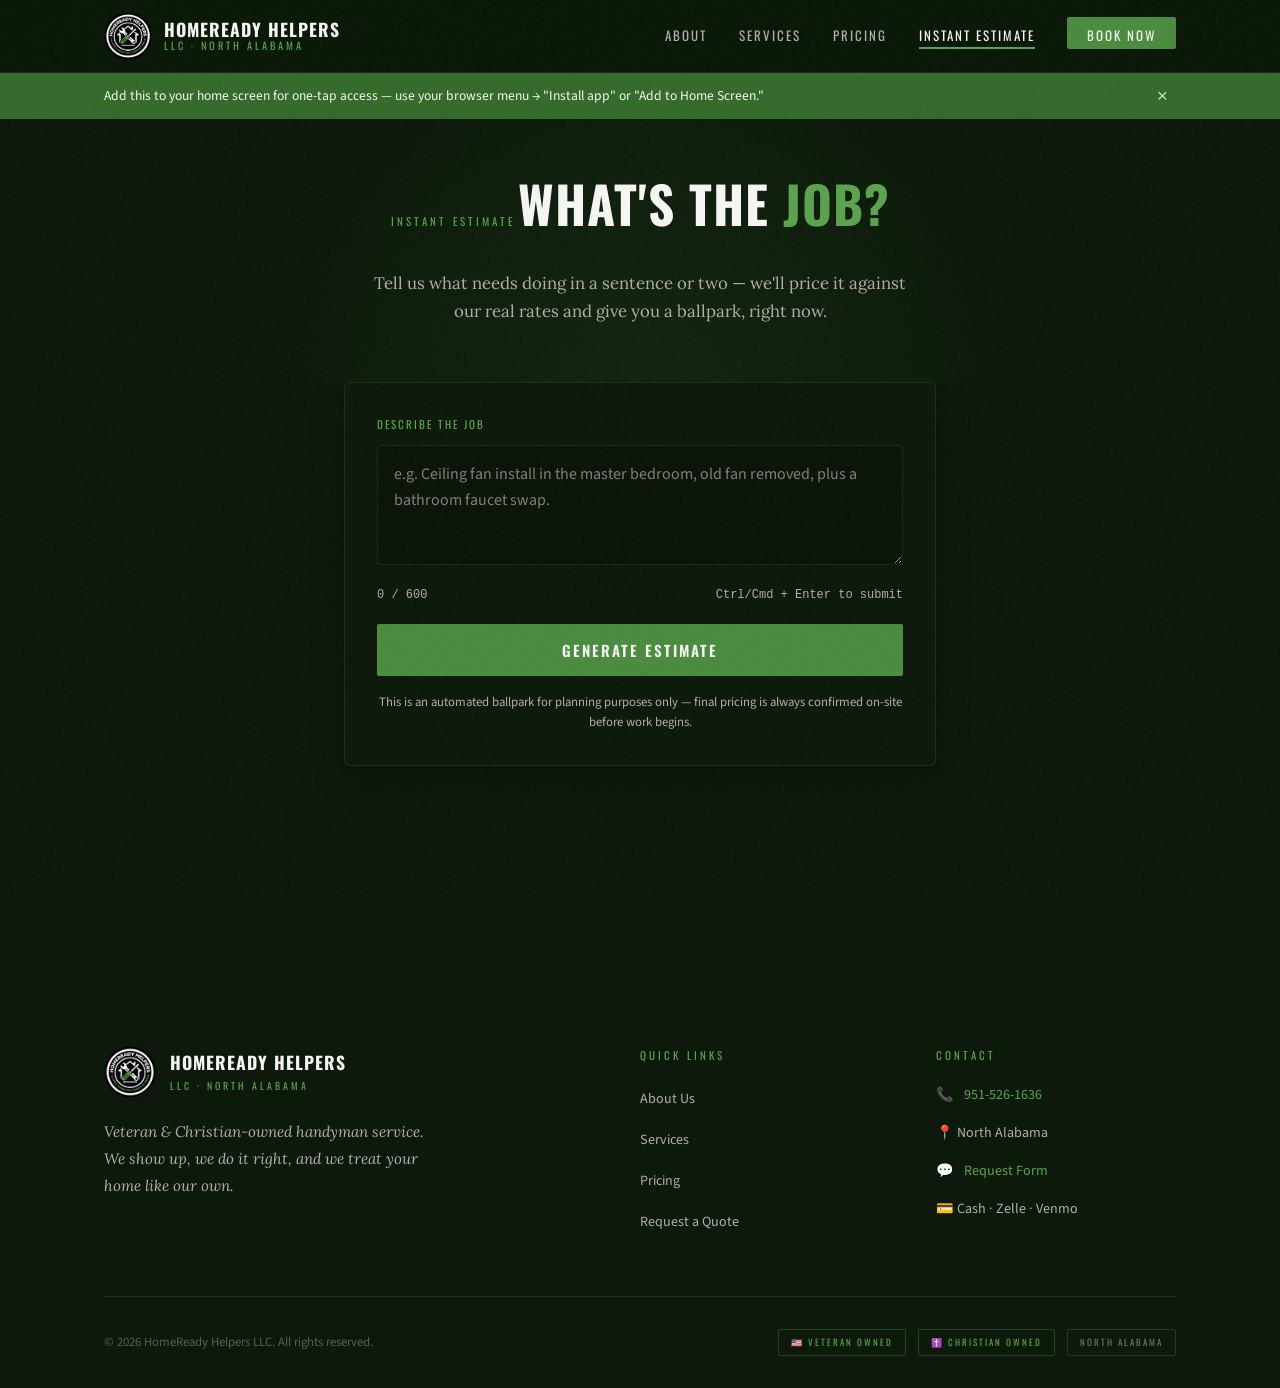
==== commit bc537ef0: "Add PWA support, social share previews, and a template reskin guide - estimate.html is installable a" ====
--- a/estimate.html
+++ b/estimate.html
@@ -5,6 +5,24 @@
   <meta name="viewport" content="width=device-width, initial-scale=1.0" />
   <title>Instant Estimate | HomeReady Helpers LLC</title>
   <meta name="description" content="Describe your handyman job and get an instant ballpark estimate from HomeReady Helpers LLC — veteran & Christian-owned, North Alabama." />
+
+  <!-- Social share preview (Facebook, etc.) -->
+  <meta property="og:type" content="website" />
+  <meta property="og:title" content="Instant Estimate | HomeReady Helpers LLC" />
+  <meta property="og:description" content="Describe your job, get an instant ballpark estimate. Veteran & Christian-owned handyman service in North Alabama." />
+  <meta property="og:image" content="https://homereadyhelpers.com/icons/icon-512.png" />
+  <meta property="og:url" content="https://homereadyhelpers.com/estimate.html" />
+  <meta name="twitter:card" content="summary_large_image" />
+
+  <!-- PWA -->
+  <link rel="manifest" href="manifest.json" />
+  <meta name="theme-color" content="#0d1a0b" />
+  <link rel="icon" href="icons/icon-192.png" />
+  <link rel="apple-touch-icon" href="icons/apple-touch-icon.png" />
+  <meta name="apple-mobile-web-app-capable" content="yes" />
+  <meta name="apple-mobile-web-app-status-bar-style" content="black-translucent" />
+  <meta name="apple-mobile-web-app-title" content="HR Estimate" />
+
   <link rel="preconnect" href="https://fonts.googleapis.com" />
   <link rel="preconnect" href="https://fonts.gstatic.com" crossorigin />
   <link href="https://fonts.googleapis.com/css2?family=Oswald:wght@400;600;700&family=Lora:ital,wght@0,400;0,500;1,400&family=Source+Sans+3:wght@300;400;600&display=swap" rel="stylesheet" />
@@ -45,6 +63,14 @@
     <a href="index.html#pricing" onclick="closeMenu()">Pricing</a>
     <a href="estimate.html" onclick="closeMenu()" style="color: var(--green-light);">Instant Estimate</a>
     <a href="index.html#book" onclick="closeMenu()">Book Now</a>
+  </div>
+
+  <!-- ── INSTALL TIP ──────────────────────────────────────────── -->
+  <div class="install-tip" id="installTip">
+    <div class="container install-tip-inner">
+      <span id="installTipText">Add this to your home screen for one-tap access next time.</span>
+      <button type="button" id="installTipDismiss" aria-label="Dismiss">&times;</button>
+    </div>
   </div>
 
   <!-- ── ESTIMATE HERO ───────────────────────────────────────── -->
--- a/style.css
+++ b/style.css
@@ -1071,6 +1071,36 @@
     scroll-behavior: auto !important;
   }
 }
+
+/* ── INSTALL TIP BANNER ───────────────────────────────────── */
+.install-tip {
+  display: none;
+  background: var(--green-dark);
+  padding-top: 72px;
+}
+.install-tip.show { display: block; }
+.install-tip-inner {
+  display: flex;
+  align-items: center;
+  justify-content: space-between;
+  flex-wrap: wrap;
+  gap: 8px 16px;
+  padding: 10px 24px;
+  font-size: 0.85rem;
+  color: var(--white);
+}
+.install-tip-inner button {
+  background: none;
+  border: none;
+  color: var(--white);
+  font-size: 1.2rem;
+  line-height: 1;
+  cursor: pointer;
+  opacity: 0.8;
+  padding: 4px 8px;
+}
+.install-tip-inner button:hover { opacity: 1; }
+.install-tip.show ~ .estimate-hero { padding-top: 56px; }
 
 /* ── ESTIMATE GENERATOR ────────────────────────────────── */
 .estimate-hero {
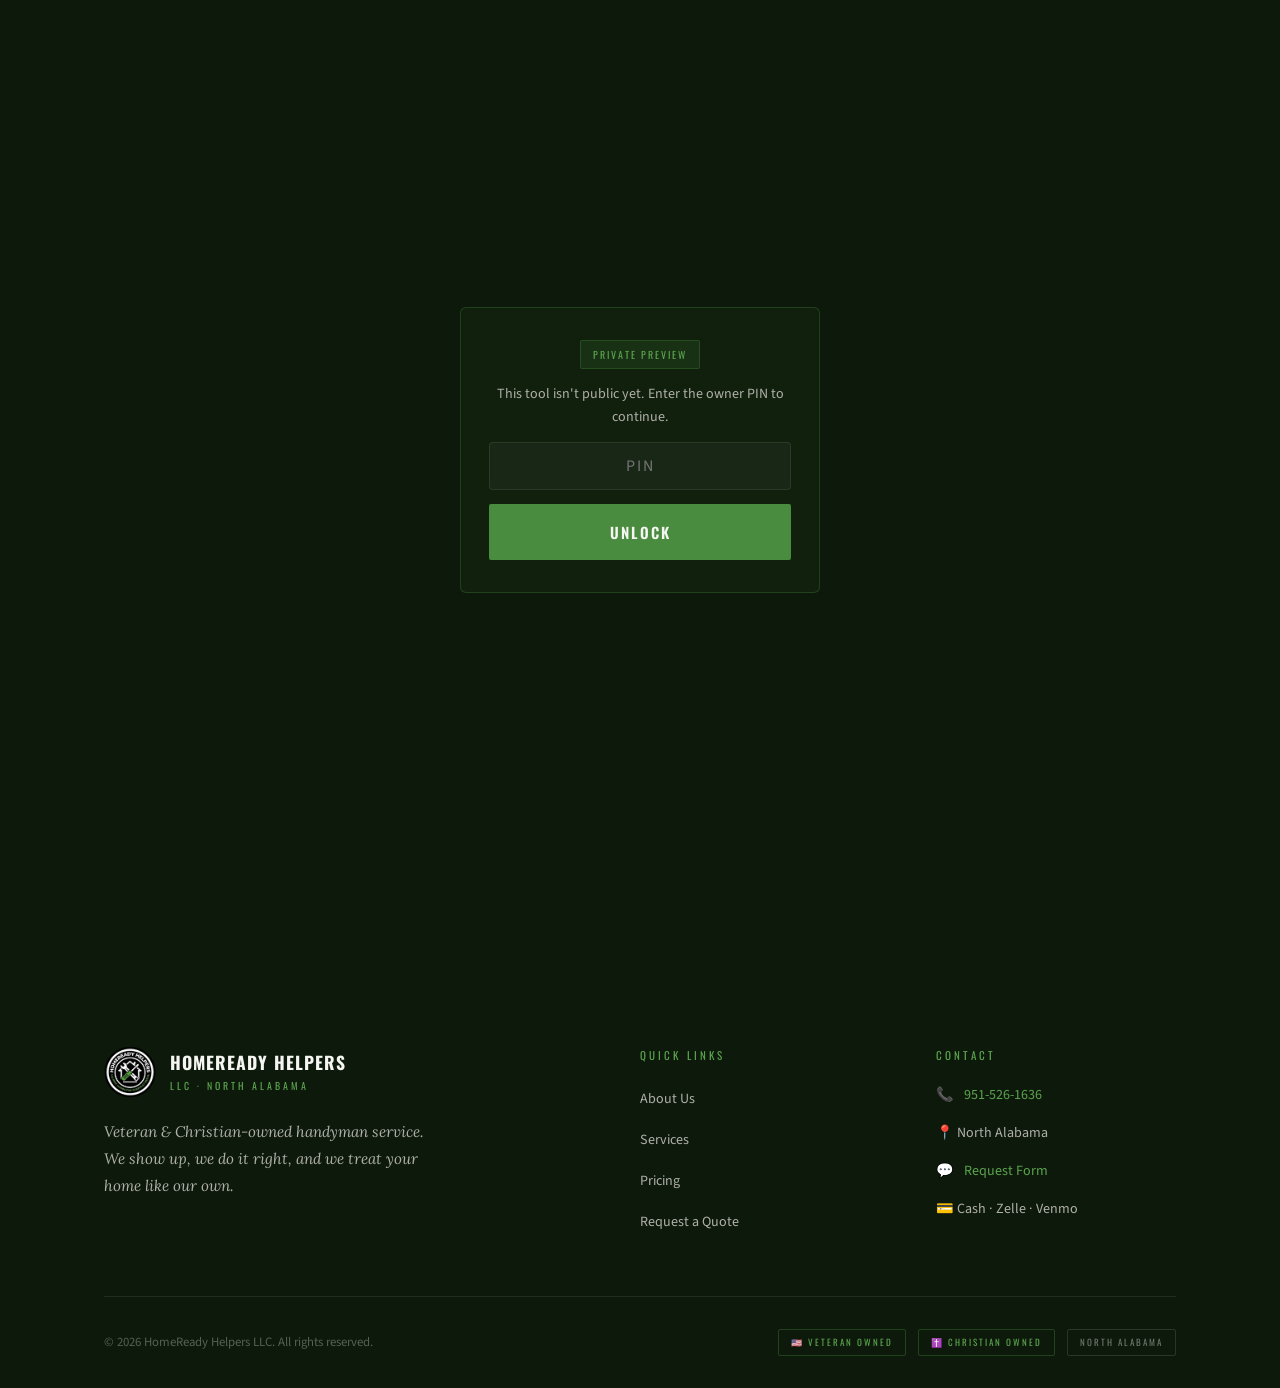
==== commit 31ad5b1b: "Gate the estimate preview with a real PIN instead of an unlisted URL This repo is public, so an obsc" ====
--- a/estimate.html
+++ b/estimate.html
@@ -5,6 +5,7 @@
   <meta name="viewport" content="width=device-width, initial-scale=1.0" />
   <title>Instant Estimate | HomeReady Helpers LLC</title>
   <meta name="description" content="Describe your handyman job and get an instant ballpark estimate from HomeReady Helpers LLC — veteran & Christian-owned, North Alabama." />
+  <meta name="robots" content="noindex, nofollow" />
 
   <!-- Social share preview (Facebook, etc.) -->
   <meta property="og:type" content="website" />
@@ -29,6 +30,20 @@
   <link rel="stylesheet" href="style.css" />
 </head>
 <body>
+
+  <!-- ── PRIVATE PREVIEW LOCK ─────────────────────────────────
+       This page isn't linked from the live site yet. It stays hidden
+       behind this PIN gate (checked against the Worker, not stored in
+       this file) until the owner is ready to relaunch it publicly. -->
+  <div class="pin-gate" id="pinGate">
+    <form class="pin-gate-card" id="pinGateForm">
+      <div class="pin-gate-badge">Private Preview</div>
+      <p class="pin-gate-text">This tool isn't public yet. Enter the owner PIN to continue.</p>
+      <input type="password" id="pinGateInput" inputmode="numeric" autocomplete="off" placeholder="PIN" required>
+      <button type="submit" class="btn btn-primary" id="pinGateSubmit">Unlock</button>
+      <div class="estimate-error" id="pinGateError"></div>
+    </form>
+  </div>
 
   <!-- ── SCROLL PROGRESS BAR ─────────────────────────────────── -->
   <div class="scroll-progress"></div>
@@ -140,9 +155,33 @@
       <!-- RESULT: out of scope -->
       <div class="estimate-result" id="estimateDecline">
         <div class="estimate-decline-card">
-          <span class="estimate-badge">Outside What We Handle</span>
+          <span class="estimate-badge" id="rDeclineBadge">Outside What We Handle</span>
           <p class="estimate-decline-text" id="rDeclineReason"></p>
           <a href="tel:9515261636" class="btn btn-outline">Call 951-526-1636</a>
+
+          <div class="add-service-prompt" id="addServicePrompt" hidden>
+            <button type="button" class="add-service-toggle" id="addServiceToggle">
+              Missing this service? Add it to your price list
+            </button>
+            <form class="add-service-form" id="addServiceForm" hidden>
+              <label>Owner PIN
+                <input type="password" id="asPin" inputmode="numeric" autocomplete="off" required>
+              </label>
+              <label>Service name
+                <input type="text" id="asLabel" maxlength="80" required>
+              </label>
+              <div class="add-service-row">
+                <label>Hours
+                  <input type="number" id="asHours" step="0.25" min="0.25" max="40" required>
+                </label>
+                <label>Price ($)
+                  <input type="number" id="asPrice" step="1" min="1" max="5000" required>
+                </label>
+              </div>
+              <button type="submit" class="btn btn-primary" id="asSubmit">Save &amp; Get Estimate</button>
+              <div class="estimate-error" id="asError"></div>
+            </form>
+          </div>
         </div>
       </div>
     </div>
--- a/style.css
+++ b/style.css
@@ -1347,6 +1347,109 @@
   line-height: 1.8;
   margin-bottom: 20px;
 }
+
+.add-service-prompt {
+  margin-top: 22px;
+  padding-top: 20px;
+  border-top: 1px dashed rgba(255,255,255,0.12);
+}
+.add-service-toggle {
+  background: none;
+  border: none;
+  padding: 0;
+  font-size: 0.82rem;
+  color: var(--grey);
+  text-decoration: underline;
+  text-underline-offset: 3px;
+  cursor: pointer;
+}
+.add-service-toggle:hover { color: var(--green-light); }
+.add-service-form {
+  margin-top: 16px;
+  display: flex;
+  flex-direction: column;
+  gap: 14px;
+}
+.add-service-form label {
+  display: flex;
+  flex-direction: column;
+  gap: 6px;
+  font-size: 0.8rem;
+  color: var(--grey);
+}
+.add-service-form input {
+  background: rgba(255,255,255,0.04);
+  border: 1px solid var(--border);
+  border-radius: 4px;
+  padding: 10px 12px;
+  color: var(--white);
+  font-size: 0.94rem;
+  font-family: inherit;
+}
+.add-service-form input:focus {
+  outline: none;
+  border-color: var(--green);
+}
+.add-service-row {
+  display: flex;
+  gap: 14px;
+}
+.add-service-row label { flex: 1; }
+.add-service-form .btn { align-self: flex-start; }
+
+.pin-gate {
+  position: fixed;
+  inset: 0;
+  z-index: 9999;
+  display: flex;
+  align-items: center;
+  justify-content: center;
+  padding: 24px;
+  background: var(--black);
+}
+.pin-gate.unlocked { display: none; }
+.pin-gate-card {
+  width: 100%;
+  max-width: 360px;
+  background: rgba(74,140,63,0.06);
+  border: 1px solid rgba(74,140,63,0.3);
+  border-radius: 6px;
+  padding: 32px 28px;
+  display: flex;
+  flex-direction: column;
+  gap: 14px;
+  text-align: center;
+}
+.pin-gate-badge {
+  align-self: center;
+  font-family: var(--font-display);
+  font-size: 10px;
+  letter-spacing: 2px;
+  text-transform: uppercase;
+  color: var(--green-light);
+  background: rgba(74,140,63,0.15);
+  border: 1px solid rgba(74,140,63,0.3);
+  padding: 5px 12px;
+  border-radius: 2px;
+}
+.pin-gate-text {
+  color: var(--grey);
+  font-size: 0.88rem;
+  line-height: 1.6;
+}
+.pin-gate-card input {
+  background: rgba(255,255,255,0.04);
+  border: 1px solid var(--border);
+  border-radius: 4px;
+  padding: 12px 14px;
+  color: var(--white);
+  font-size: 1rem;
+  text-align: center;
+  letter-spacing: 2px;
+  font-family: inherit;
+}
+.pin-gate-card input:focus { outline: none; border-color: var(--green); }
+.pin-gate-card .estimate-error { text-align: left; }
 
 /* Callout on the homepage promoting the estimate tool */
 .estimate-callout {
